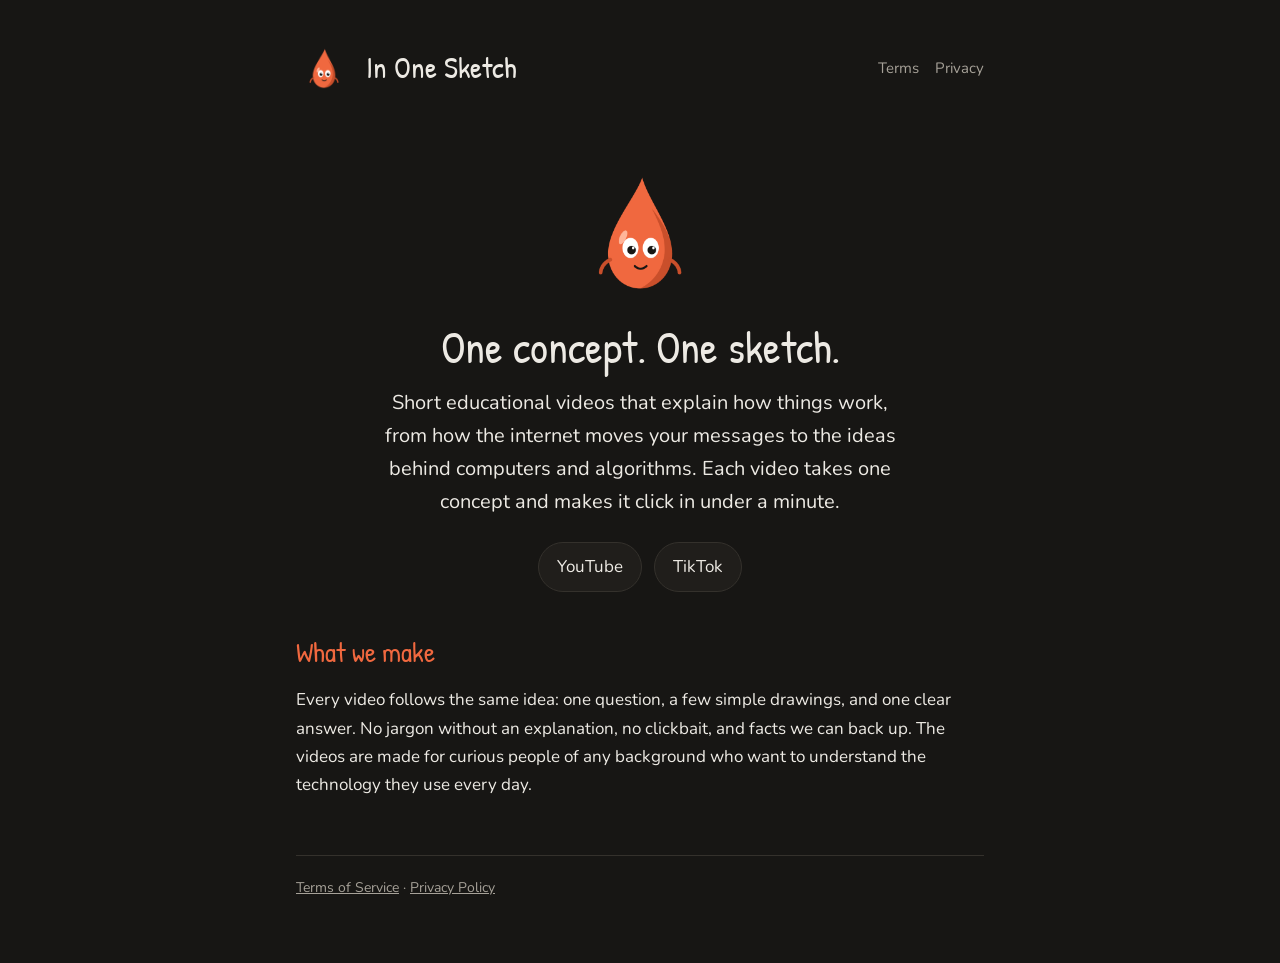
==== index.html @ 1d98f711 "Add home, Terms of Service and Privacy Policy pages Co-Authored-By: Claude Opus 5.5 <noreply@anthrop" ====
<!doctype html>
<html lang="en">
<head>
  <meta charset="utf-8">
  <meta name="viewport" content="width=device-width, initial-scale=1">
  <title>In One Sketch</title>
  <meta name="description" content="In One Sketch makes short educational videos that explain one concept in one simple drawing.">
  <link rel="icon" href="icon.png">
  <link rel="preconnect" href="https://fonts.googleapis.com">
  <link rel="preconnect" href="https://fonts.gstatic.com" crossorigin>
  <link href="https://fonts.googleapis.com/css2?family=Nunito:wght@400;700&family=Patrick+Hand&display=swap" rel="stylesheet">
  <link rel="stylesheet" href="style.css">
</head>
<body>
  <main>
    <header>
      <img src="icon.png" alt="">
      <a href="./">In One Sketch</a>
      <nav>
        <a href="terms.html">Terms</a>
        <a href="privacy.html">Privacy</a>
      </nav>
    </header>

    <section class="hero">
      <img src="icon.png" alt="Blot, the ink drop mascot of In One Sketch">
      <h1>One concept. One sketch.</h1>
      <p>Short educational videos that explain how things work, from how the internet moves your messages to the ideas behind computers and algorithms. Each video takes one concept and makes it click in under a minute.</p>
      <div class="links">
        <a href="https://www.youtube.com/@inonesketch">YouTube</a>
        <a href="https://www.tiktok.com/@inonesketch">TikTok</a>
      </div>
    </section>

    <h2>What we make</h2>
    <p>Every video follows the same idea: one question, a few simple drawings, and one clear answer. No jargon without an explanation, no clickbait, and facts we can back up. The videos are made for curious people of any background who want to understand the technology they use every day.</p>

    <footer>
      <a href="terms.html">Terms of Service</a> · <a href="privacy.html">Privacy Policy</a>
    </footer>
  </main>
</body>
</html>
---- style.css ----
:root {
  --bg: #171614;
  --panel: #201e1b;
  --chalk: #edeae4;
  --muted: #a6a198;
  --accent: #f0683f;
  --line: #34312c;
}

* { box-sizing: border-box; }

body {
  margin: 0;
  background: var(--bg);
  color: var(--chalk);
  font: 17px/1.65 "Nunito", system-ui, -apple-system, "Segoe UI", sans-serif;
}

main {
  max-width: 720px;
  margin: 0 auto;
  padding: 40px 16px 64px;
}

header {
  display: flex;
  align-items: center;
  gap: 14px;
  margin-bottom: 32px;
}

header img { width: 56px; height: 56px; border-radius: 50%; }

header a {
  color: var(--chalk);
  text-decoration: none;
  font-family: "Patrick Hand", cursive;
  font-size: 30px;
}

nav { margin-left: auto; display: flex; gap: 16px; font-size: 15px; }
nav a { font-family: inherit; font-size: inherit; color: var(--muted); }
nav a:hover, nav a[aria-current] { color: var(--chalk); }

h1, h2 { font-family: "Patrick Hand", cursive; font-weight: 400; line-height: 1.2; }
h1 { font-size: 44px; margin: 0 0 4px; }
h2 { font-size: 28px; margin: 36px 0 8px; color: var(--accent); }

p, li { color: var(--chalk); }
.muted { color: var(--muted); font-size: 15px; }

a { color: var(--accent); }

ul { padding-left: 22px; }

.hero { text-align: center; padding: 24px 0 8px; }
.hero img { width: 160px; height: 160px; border-radius: 50%; }
.hero p { font-size: 20px; max-width: 520px; margin: 12px auto; }

.links { display: flex; flex-wrap: wrap; gap: 12px; justify-content: center; margin-top: 24px; }
.links a {
  border: 1px solid var(--line);
  background: var(--panel);
  color: var(--chalk);
  padding: 10px 18px;
  border-radius: 999px;
  text-decoration: none;
}
.links a:hover { border-color: var(--accent); }

footer {
  margin-top: 56px;
  padding-top: 20px;
  border-top: 1px solid var(--line);
  color: var(--muted);
  font-size: 14px;
}
footer a { color: var(--muted); }

@media (max-width: 520px) {
  header { flex-wrap: wrap; }
  nav { margin-left: 0; width: 100%; }
  h1 { font-size: 36px; }
}
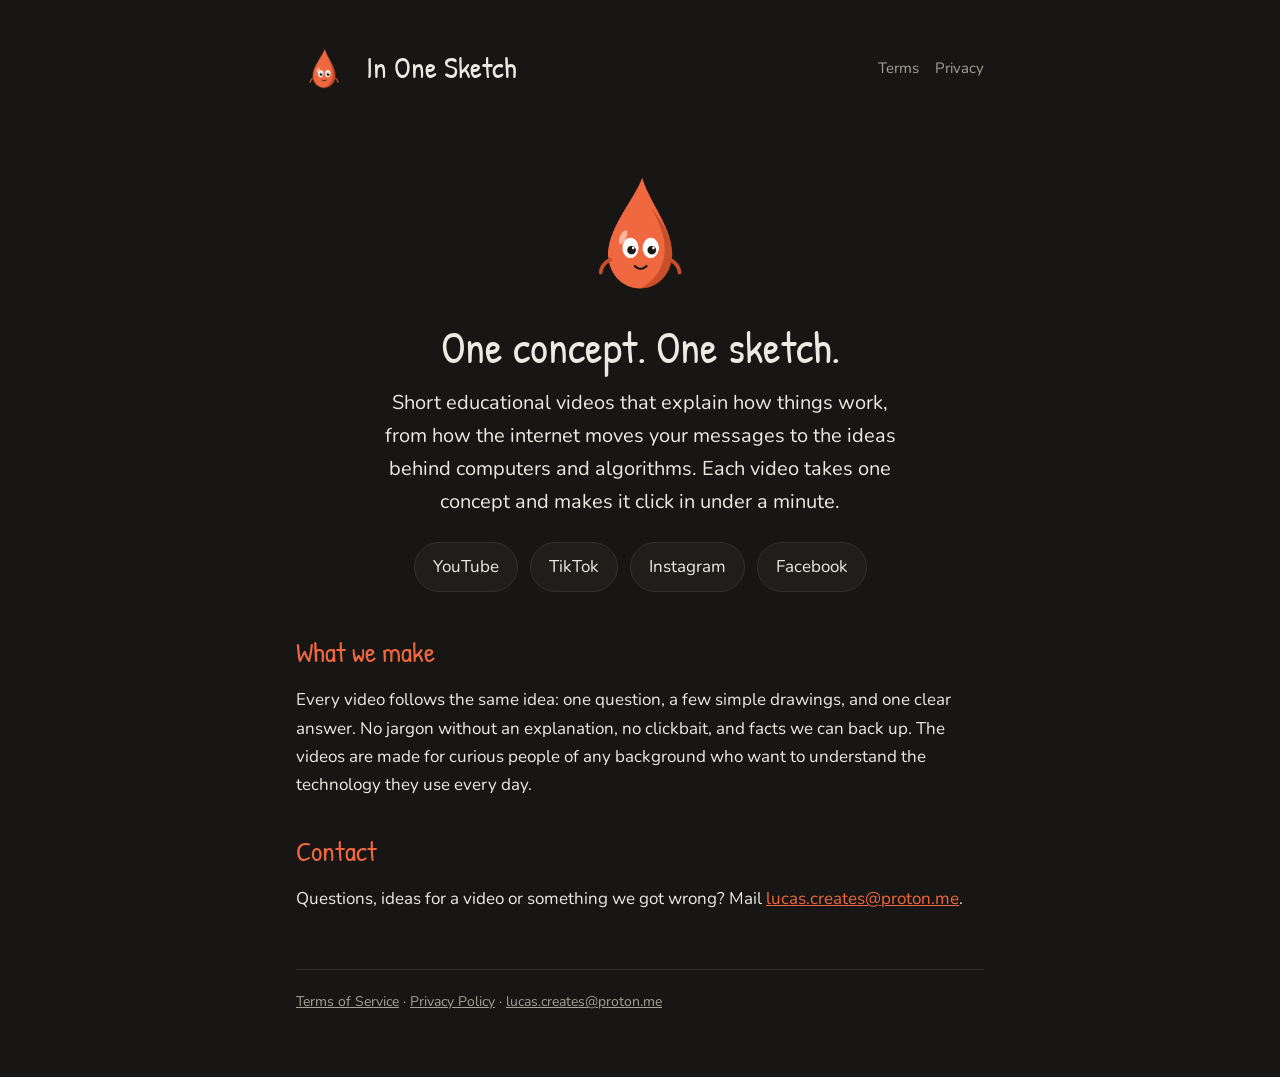
==== commit 7e2a8508: "Add Instagram, Facebook and contact mail Co-Authored-By: Claude Opus 5.5 <noreply@anthropic.com>" ====
--- a/index.html
+++ b/index.html
@@ -29,14 +29,19 @@
       <div class="links">
         <a href="https://www.youtube.com/@inonesketch">YouTube</a>
         <a href="https://www.tiktok.com/@inonesketch">TikTok</a>
+        <a href="https://www.instagram.com/inonesketch/">Instagram</a>
+        <a href="https://www.facebook.com/profile.php?id=61595965593283">Facebook</a>
       </div>
     </section>
 
     <h2>What we make</h2>
     <p>Every video follows the same idea: one question, a few simple drawings, and one clear answer. No jargon without an explanation, no clickbait, and facts we can back up. The videos are made for curious people of any background who want to understand the technology they use every day.</p>
 
+    <h2>Contact</h2>
+    <p>Questions, ideas for a video or something we got wrong? Mail <a href="mailto:lucas.creates@proton.me">lucas.creates@proton.me</a>.</p>
+
     <footer>
-      <a href="terms.html">Terms of Service</a> · <a href="privacy.html">Privacy Policy</a>
+      <a href="terms.html">Terms of Service</a> · <a href="privacy.html">Privacy Policy</a> · <a href="mailto:lucas.creates@proton.me">lucas.creates@proton.me</a>
     </footer>
   </main>
 </body>
